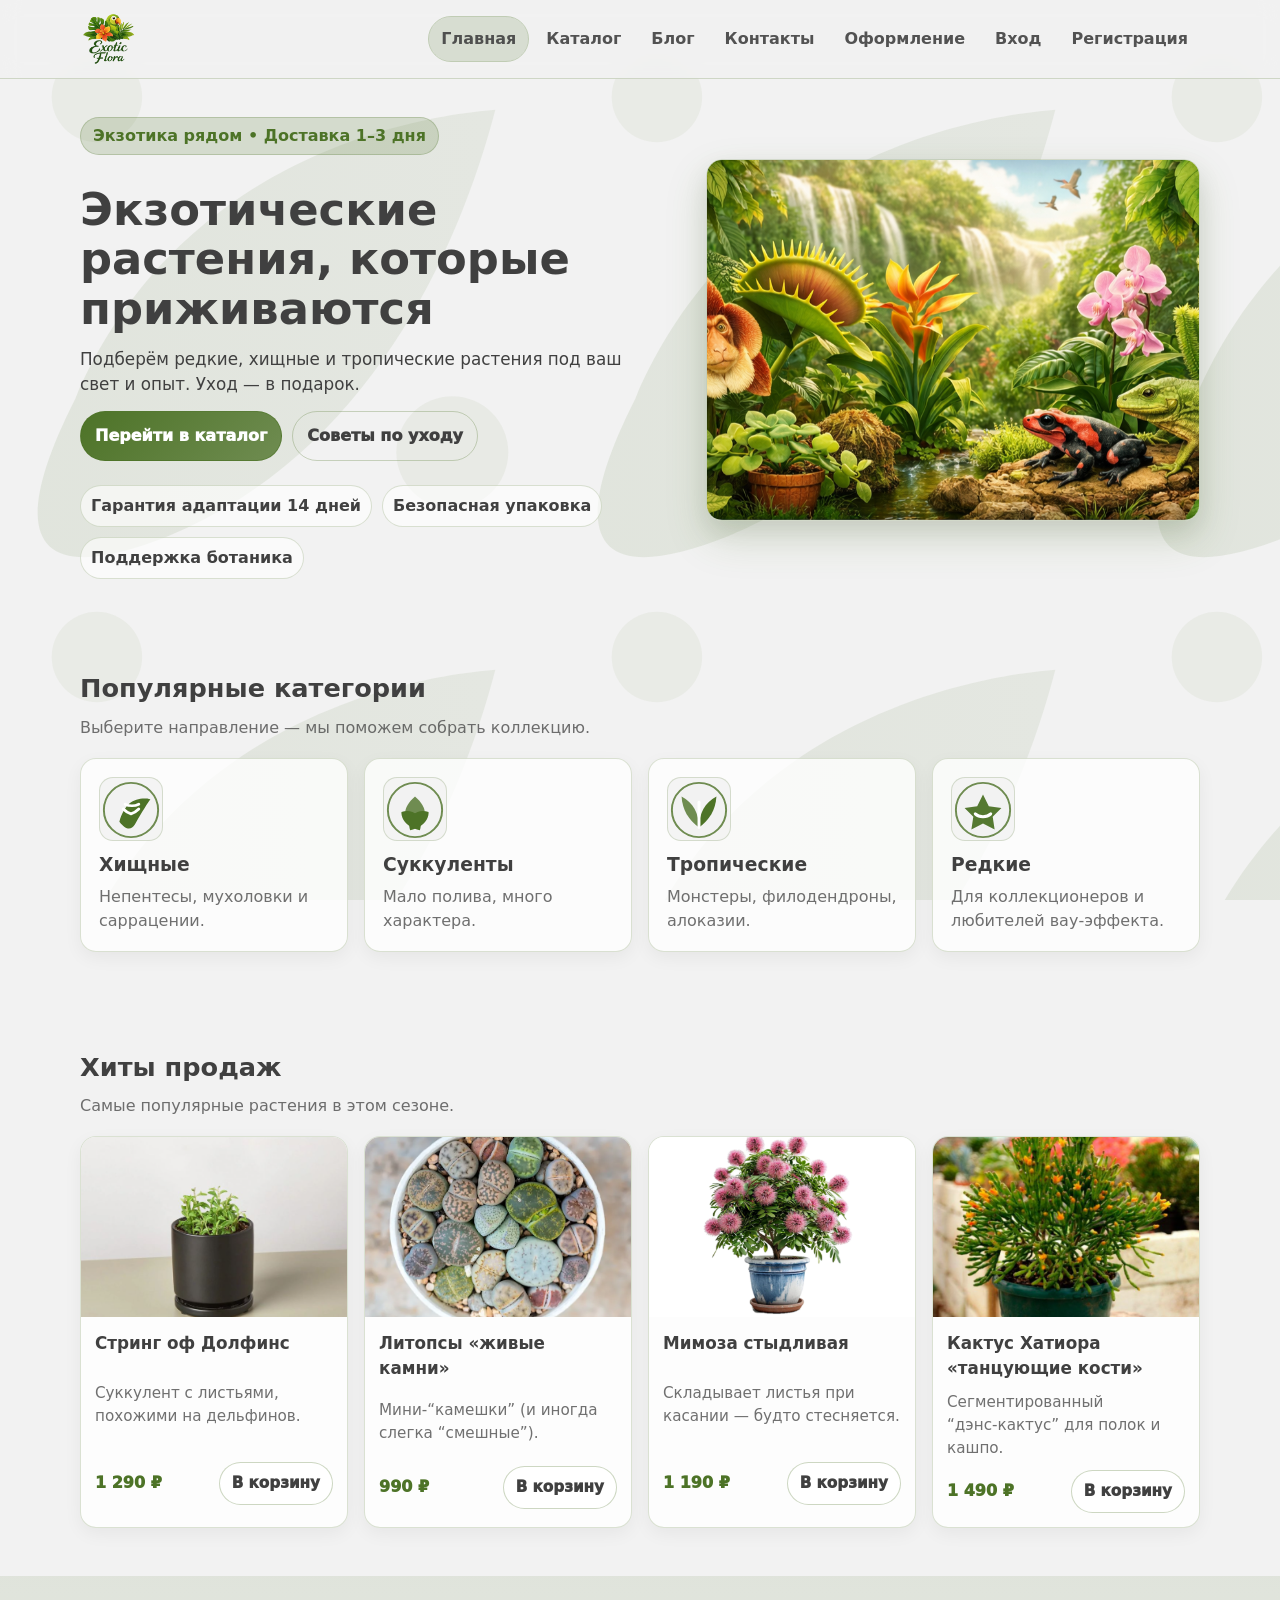
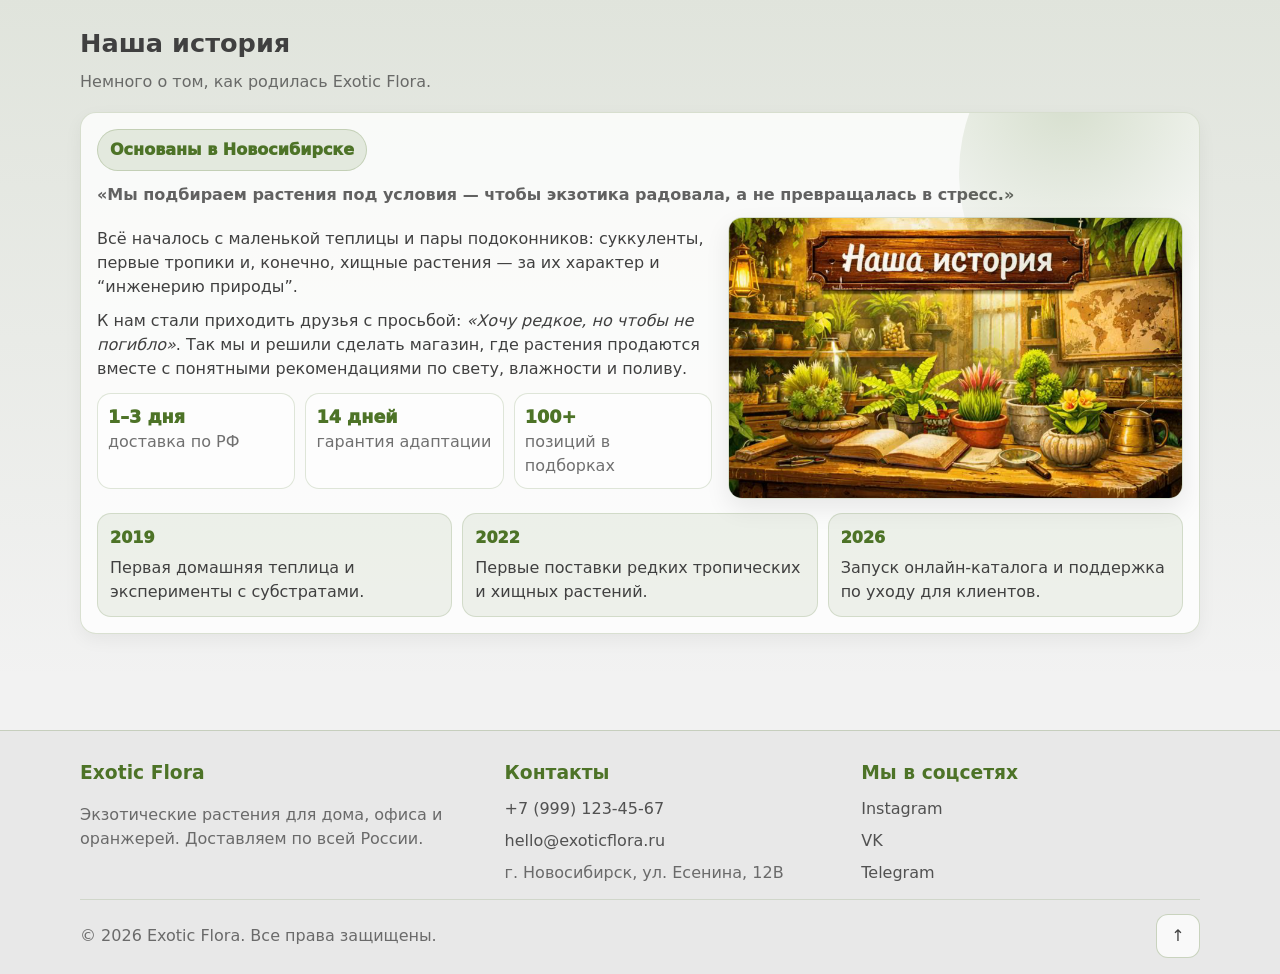
==== frontend/index.html @ 955e728b "Build PHP MySQL shop backend" ====
<!doctype html>
<html lang="ru">
<head>

<meta charset="UTF-8">
<meta name="viewport" content="width=device-width, initial-scale=1.0">
<meta name="theme-color" content="#4D7327">
<link rel="stylesheet" href="style.css">

<title>Exotic Flora — Экзотические растения</title>
<meta name="description" content="Магазин экзотических растений: редкие, хищные, суккуленты и тропические. Доставка и советы по уходу.">
</head>
<body id="top">

<header class="site-header">
  <div class="container header-inner">
    <a class="brand" href="index.html" aria-label="На главную Exotic Flora">
      <img src="images/logo.png" alt="Логотип Exotic Flora" class="brand-logo" width="220" height="60">
    </a>

    <button class="nav-toggle" type="button" aria-label="Открыть меню" aria-expanded="false" data-nav-toggle>
      <span class="nav-toggle-line"></span>
      <span class="nav-toggle-line"></span>
      <span class="nav-toggle-line"></span>
    </button>
      
    <nav class="nav" data-nav>
      <a class="nav-link" href="index.html">Главная</a>
      <a class="nav-link" href="catalog.html">Каталог</a>
      <a class="nav-link" href="blog.html">Блог</a>
      <a class="nav-link" href="contact.html">Контакты</a>
      <a class="nav-link" href="checkout.html">Оформление</a>
      <span class="auth-links" data-auth-area></span>
    </nav>
  </div>
</header>

<main class="site-main">

<section class="hero" aria-label="Экзотические растения">
  <div class="container hero-inner">
    <div class="hero-copy">
      <p class="pill">Экзотика рядом • Доставка 1–3 дня</p>
      <h1 class="hero-title">Экзотические растения, которые приживаются</h1>
      <p class="hero-subtitle">Подберём редкие, хищные и тропические растения под ваш свет и опыт. Уход — в подарок.</p>
      <div class="hero-actions">
        <a class="btn btn-primary" href="catalog.html">Перейти в каталог</a>
        <a class="btn btn-ghost" href="blog.html">Советы по уходу</a>
      </div>
      <ul class="hero-badges" aria-label="Преимущества">
        <li>Гарантия адаптации 14 дней</li>
        <li>Безопасная упаковка</li>
        <li>Поддержка ботаника</li>
      </ul>
    </div>

    <div class="hero-media" aria-hidden="true">
      <img class="hero-img" src="images/bacgraund.PNG" alt="Композиция из комнатных растений на светлом фоне" loading="lazy">
    </div>
  </div>
</section>

<section class="section">
  <div class="container">
    <div class="section-head">
      <h2 class="section-title">Популярные категории</h2>
      <p class="section-subtitle muted">Выберите направление — мы поможем собрать коллекцию.</p>
    </div>

    <div class="grid categories">
      <a class="card card-hover" href="catalog.html#carnivorous">
        <div class="card-icon"><img src="images/icon-carnivorous.svg" alt="Иконка: хищные растения" width="64" height="64" loading="lazy"></div>
        <h3>Хищные</h3><p class="muted">Непентесы, мухоловки и саррацении.</p>
      </a>

      <a class="card card-hover" href="catalog.html#succulents">
        <div class="card-icon"><img src="images/icon-succulents.svg" alt="Иконка: суккуленты" width="64" height="64" loading="lazy"></div>
        <h3>Суккуленты</h3><p class="muted">Мало полива, много характера.</p>
      </a>

      <a class="card card-hover" href="catalog.html#tropical">
        <div class="card-icon"><img src="images/icon-tropical.svg" alt="Иконка: тропические растения" width="64" height="64" loading="lazy"></div>
        <h3>Тропические</h3><p class="muted">Монстеры, филодендроны, алоказии.</p>
      </a>

      <a class="card card-hover" href="catalog.html#rare">
        <div class="card-icon"><img src="images/icon-rare.svg" alt="Иконка: редкие растения" width="64" height="64" loading="lazy"></div>
        <h3>Редкие</h3><p class="muted">Для коллекционеров и любителей вау‑эффекта.</p>
      </a>
    </div>
  </div>
</section>

<section class="section">
  <div class="container">
    <div class="section-head">
      <h2 class="section-title">Хиты продаж</h2>
      <p class="section-subtitle muted">Самые популярные растения в этом сезоне.</p>
    </div>

    <div class="grid products">

      <article class="product-card">
        <img src="images/string_of.png" alt="Суккулент string of dolphins" loading="lazy">
        <div class="product-body">
          <h3 class="product-title">Стринг оф Долфинс</h3>
          <p class="product-desc">Суккулент с листьями, похожими на дельфинов.</p>
          <div class="product-meta">
            <span class="price">1 290 ₽</span>
            <button class="btn btn-small" data-add-to-cart="9">В корзину</button>
          </div>
        </div>
      </article>

      <article class="product-card">
        <img src="images/Lithops.png" alt="Литопсы в горшке" loading="lazy">
        <div class="product-body">
          <h3 class="product-title">Литопсы «живые камни»</h3>
          <p class="product-desc">Мини‑“камешки” (и иногда слегка “смешные”).</p>
          <div class="product-meta">
            <span class="price">990 ₽</span>
            <button class="btn btn-small" data-add-to-cart="7">В корзину</button>
          </div>
        </div>
      </article>

      <article class="product-card">
        <img src="images/mimoza.png" alt="Мимоза стыдливая" loading="lazy">
        <div class="product-body">
          <h3 class="product-title">Мимоза стыдливая</h3>
          <p class="product-desc">Складывает листья при касании — будто стесняется.</p>
          <div class="product-meta">
            <span class="price">1 190 ₽</span>
            <button class="btn btn-small" data-add-to-cart="18">В корзину</button>
          </div>
        </div>
      </article>

      <article class="product-card">
        <img src="images/hatiora.png" alt="Кактус с сегментами" loading="lazy">
        <div class="product-body">
          <h3 class="product-title">Кактус Хатиора «танцующие кости»</h3>
          <p class="product-desc">Сегментированный “дэнс‑кактус” для полок и кашпо.</p>
          <div class="product-meta">
            <span class="price">1 490 ₽</span>
            <button class="btn btn-small" data-add-to-cart="10">В корзину</button>
          </div>
        </div>
      </article>
    </div>
  </div>
</section>

<section class="section story-section">
  <div class="container">
    <div class="section-head">
      <h2 class="section-title">Наша история</h2>
      <p class="section-subtitle muted">Немного о том, как родилась Exotic Flora.</p>
    </div>

    <div class="story-panel card">
      <div class="story-top">
        <div class="story-badge">Основаны в Новосибирске</div>
        <div class="story-quote">«Мы подбираем растения под условия — чтобы экзотика радовала, а не превращалась в стресс.»</div>
      </div>

      <div class="story-grid">
        <div class="story-text">
          <p>Всё началось с маленькой теплицы и пары подоконников: суккуленты, первые тропики и, конечно, хищные растения — за их характер и “инженерию природы”.</p>
          <p>К нам стали приходить друзья с просьбой: <em>«Хочу редкое, но чтобы не погибло»</em>. Так мы и решили сделать магазин, где растения продаются вместе с понятными рекомендациями по свету, влажности и поливу.</p>

          <div class="story-stats">
            <div class="stat"><div class="stat-num">1–3 дня</div><div class="stat-label muted">доставка по РФ</div></div>
            <div class="stat"><div class="stat-num">14 дней</div><div class="stat-label muted">гарантия адаптации</div></div>
            <div class="stat"><div class="stat-num">100+</div><div class="stat-label muted">позиций в подборках</div></div>
          </div>
        </div>

        <div class="story-media" aria-hidden="true">
          <img src="images/history.png" alt="Зелёные листья крупным планом" loading="lazy">
        </div>
      </div>

      <div class="timeline" aria-label="Короткая шкала времени">
        <div class="timeline-item"><div class="timeline-year">2019</div><div class="timeline-text">Первая домашняя теплица и эксперименты с субстратами.</div></div>
        <div class="timeline-item"><div class="timeline-year">2022</div><div class="timeline-text">Первые поставки редких тропических и хищных растений.</div></div>
        <div class="timeline-item"><div class="timeline-year">2026</div><div class="timeline-text">Запуск онлайн‑каталога и поддержка по уходу для клиентов.</div></div>
      </div>
    </div>
  </div>
</section>

</main>

<footer class="site-footer">
  <div class="container footer-grid">
    <div>
      <h3 class="footer-title">Exotic Flora</h3>
      <p class="muted">Экзотические растения для дома, офиса и оранжерей. Доставляем по всей России.</p>
    </div>

    <div>
      <h3 class="footer-title">Контакты</h3>
      <ul class="footer-list">
        <li><a href="tel:+79991234567">+7 (999) 123‑45‑67</a></li>
        <li><a href="mailto:hello@exoticflora.ru">hello@exoticflora.ru</a></li>
        <li><span class="muted">г. Новосибирск, ул. Есенина, 12В</span></li>
      </ul>
    </div>

    <div>
      <h3 class="footer-title">Мы в соцсетях</h3>
      <ul class="footer-list">
        <li><a href="#" aria-label="Exotic Flora в Instagram">Instagram</a></li>
        <li><a href="#" aria-label="Exotic Flora в VK">VK</a></li>
        <li><a href="#" aria-label="Exotic Flora в Telegram">Telegram</a></li>
      </ul>
    </div>
  </div>

  <div class="container footer-bottom">
    <span class="muted">© <span id="year"></span> Exotic Flora. Все права защищены.</span>
    <a class="to-top" href="#top" aria-label="Наверх">↑</a>
  </div>
</footer>

<script src="script.js" defer></script>
</body>
</html>
---- frontend/style.css ----
*,
*::before,
*::after {
  box-sizing: border-box;
}

html {
  scroll-behavior: smooth;
}

:root {
  --primary: #4D7327;
  --light: #6F8C51;
  --bg: #F2F2F2;
  --text: #404040;
  --shadow: 0 10px 25px rgba(0, 0, 0, 0.08);
  --green-glow: 0 18px 42px rgba(77, 115, 39, 0.18);
  --radius: 16px;
  --mobile-nav-top: 82px;
  --leaf-pattern: url("data:image/svg+xml,%3Csvg%20xmlns%3D%27http%3A//www.w3.org/2000/svg%27%20width%3D%27520%27%20height%3D%27520%27%20viewBox%3D%270%200%20520%20520%27%3E%0A%20%20%3Cdefs%3E%0A%20%20%20%20%3ClinearGradient%20id%3D%27g%27%20x1%3D%270%27%20x2%3D%271%27%3E%0A%20%20%20%20%20%20%3Cstop%20offset%3D%270%27%20stop-color%3D%27%234D7327%27%20stop-opacity%3D%270.10%27/%3E%0A%20%20%20%20%20%20%3Cstop%20offset%3D%271%27%20stop-color%3D%27%236F8C51%27%20stop-opacity%3D%270.10%27/%3E%0A%20%20%20%20%3C/linearGradient%3E%0A%20%20%3C/defs%3E%0A%20%20%3Cpath%20d%3D%27M70%20370c90-210%20290-260%20390-268-34%20130-118%20320-304%20396-110%2044-160%2018-86-128z%27%20fill%3D%27url%28%23g%29%27/%3E%0A%20%20%3Ccircle%20cx%3D%27420%27%20cy%3D%27420%27%20r%3D%2752%27%20fill%3D%27%236F8C51%27%20fill-opacity%3D%270.08%27/%3E%0A%20%20%3Ccircle%20cx%3D%2790%27%20cy%3D%2790%27%20r%3D%2742%27%20fill%3D%27%234D7327%27%20fill-opacity%3D%270.06%27/%3E%0A%3C/svg%3E");
}

body {
  margin: 0;
  font-family: system-ui, -apple-system, Segoe UI, Roboto, Arial, sans-serif;
  color: var(--text);
  background: var(--bg);
  line-height: 1.5;
  background-image: var(--leaf-pattern);
  background-attachment: fixed;
  background-size: 560px 560px;
  background-repeat: repeat;
  overflow-x: hidden;
}

body.mobile-menu-open {
  overflow: hidden;
}

img {
  max-width: 100%;
  display: block;
}

a {
  color: inherit;
  text-decoration: none;
}

a:hover {
  text-decoration: underline;
}

button,
input,
textarea,
select {
  font: inherit;
}

.container {
  width: min(1120px, calc(100% - 32px));
  margin: 0 auto;
}

.site-main {
  padding-bottom: 48px;
}

.section {
  padding: 48px 0;
}

.section-head {
  display: grid;
  gap: 8px;
  margin-bottom: 18px;
}

.section-title {
  margin: 0;
  font-size: clamp(22px, 2vw, 30px);
}

.section-subtitle {
  margin: 0;
}

.muted {
  color: rgba(64, 64, 64, 0.75);
}

.small {
  font-size: 0.92rem;
}

.note {
  margin: 10px 0 0;
  padding: 10px 12px;
  border-radius: 14px;
  background: rgba(255, 255, 255, 0.62);
  border: 1px solid rgba(111, 140, 81, 0.25);
}

.sr-only {
  position: absolute !important;
  width: 1px !important;
  height: 1px !important;
  padding: 0 !important;
  margin: -1px !important;
  overflow: hidden !important;
  clip: rect(0, 0, 0, 0) !important;
  white-space: nowrap !important;
  border: 0 !important;
}

.decor-leaf {
  position: absolute;
  width: 240px;
  height: 240px;
  object-fit: cover;
  border-radius: 999px;
  opacity: 0.22;
  pointer-events: none;
  filter: saturate(1.25) contrast(1.05);
  mix-blend-mode: multiply;
  box-shadow: 0 18px 40px rgba(77, 115, 39, 0.10);
}

.leaf-a {
  top: 92px;
  right: -40px;
  transform: rotate(8deg);
}

.leaf-b {
  top: 420px;
  left: -55px;
  transform: rotate(-14deg);
  opacity: 0.18;
}

.leaf-c {
  top: 150px;
  right: -45px;
  transform: rotate(14deg);
  opacity: 0.18;
}

.leaf-d {
  top: 150px;
  right: -45px;
  transform: rotate(12deg);
  opacity: 0.18;
}

.leaf-e {
  top: 150px;
  right: -45px;
  transform: rotate(14deg);
  opacity: 0.18;
}

.leaf-f {
  top: 150px;
  right: -45px;
  transform: rotate(10deg);
  opacity: 0.18;
}

.site-header {
  position: sticky;
  top: 0;
  z-index: 20;
  background: rgba(242, 242, 242, 0.86);
  backdrop-filter: blur(10px);
  border-bottom: 1px solid rgba(77, 115, 39, 0.22);
}

.header-inner {
  display: flex;
  align-items: center;
  gap: 16px;
  padding: 12px 0;
}

.brand {
  display: flex;
  align-items: center;
  gap: 12px;
  min-width: 0;
  flex-shrink: 0;
}

.brand-logo {
  height: 54px;
  width: auto;
}

.nav {
  margin-left: auto;
  display: flex;
  gap: 6px;
  align-items: center;
}

.nav-link {
  padding: 10px 12px;
  border-radius: 999px;
  font-weight: 800;
  color: rgba(64, 64, 64, 0.9);
}

.nav-link:hover {
  background: rgba(111, 140, 81, 0.18);
  text-decoration: none;
}

.nav-link.is-active {
  background: rgba(77, 115, 39, 0.16);
  outline: 1px solid rgba(77, 115, 39, 0.30);
}

.nav-toggle {
  display: none;
  margin-left: auto;
  width: 46px;
  height: 46px;
  align-items: center;
  justify-content: center;
  flex-direction: column;
  gap: 5px;
  border: 1px solid rgba(111, 140, 81, 0.35);
  background: rgba(255, 255, 255, 0.88);
  border-radius: 14px;
  padding: 0;
  cursor: pointer;
  box-shadow: 0 8px 20px rgba(0, 0, 0, 0.06);
  transition: background 160ms ease, transform 160ms ease, box-shadow 160ms ease;
}

.nav-toggle:hover {
  transform: translateY(-1px);
  box-shadow: 0 12px 24px rgba(77, 115, 39, 0.14);
}

.nav-toggle-line {
  display: block;
  width: 22px;
  height: 2px;
  background: var(--text);
  border-radius: 999px;
  opacity: 0.9;
  transition: transform 160ms ease, opacity 160ms ease;
}

.nav-toggle.is-active .nav-toggle-line:nth-child(1) {
  transform: translateY(7px) rotate(45deg);
}

.nav-toggle.is-active .nav-toggle-line:nth-child(2) {
  opacity: 0;
}

.nav-toggle.is-active .nav-toggle-line:nth-child(3) {
  transform: translateY(-7px) rotate(-45deg);
}

.nav-backdrop {
  position: fixed;
  inset: 0;
  background: rgba(18, 24, 12, 0.36);
  opacity: 0;
  visibility: hidden;
  pointer-events: none;
  transition: opacity 180ms ease, visibility 180ms ease;
  z-index: 19;
}

.nav-backdrop.is-visible {
  opacity: 1;
  visibility: visible;
  pointer-events: auto;
}

.hero {
  padding: 22px 0 42px;
  position: relative;
}

.hero-inner {
  display: grid;
  grid-template-columns: 1.1fr 0.9fr;
  gap: 22px;
  align-items: center;
}

.hero-copy {
  display: grid;
  gap: 14px;
}

.pill {
  display: inline-flex;
  width: fit-content;
  padding: 6px 12px;
  border-radius: 999px;
  background: rgba(77, 115, 39, 0.18);
  border: 1px solid rgba(77, 115, 39, 0.24);
  font-weight: 900;
  color: var(--primary);
}

.hero-title {
  margin: 0;
  font-size: clamp(30px, 3.5vw, 48px);
  line-height: 1.1;
}

.hero-subtitle {
  margin: 0;
  font-size: 1.05rem;
  max-width: 54ch;
}

.hero-actions {
  display: flex;
  gap: 10px;
  flex-wrap: wrap;
}

.hero-badges {
  display: flex;
  gap: 10px;
  flex-wrap: wrap;
  padding: 0;
  margin: 10px 0 0;
  list-style: none;
}

.hero-badges li {
  background: rgba(255, 255, 255, 0.62);
  border: 1px solid rgba(111, 140, 81, 0.25);
  padding: 8px 10px;
  border-radius: 999px;
  font-weight: 800;
}

.hero-media {
  border-radius: var(--radius);
  overflow: hidden;
  box-shadow: var(--shadow), var(--green-glow);
  border: 1px solid rgba(111, 140, 81, 0.25);
}

.hero-img {
  width: 100%;
  height: 360px;
  object-fit: cover;
}

.grid {
  display: grid;
  gap: 16px;
}

.categories {
  grid-template-columns: repeat(4, 1fr);
}

.products {
  grid-template-columns: repeat(4, 1fr);
}

.card {
  background: rgba(255, 255, 255, 0.78);
  border: 1px solid rgba(111, 140, 81, 0.25);
  border-radius: var(--radius);
  box-shadow: 0 6px 18px rgba(0, 0, 0, 0.05);
  overflow: hidden;
}

.card-hover {
  transition: transform 120ms ease, box-shadow 120ms ease;
}

.card-hover:hover {
  transform: translateY(-2px);
  box-shadow: var(--shadow), var(--green-glow);
  text-decoration: none;
}

.card-icon {
  width: 64px;
  height: 64px;
  display: grid;
  place-items: center;
  border-radius: 14px;
  border: 1px solid rgba(111, 140, 81, 0.25);
  background: rgba(242, 242, 242, 0.72);
  margin-bottom: 10px;
}

.categories .card {
  padding: 18px;
}

.categories h3 {
  margin: 0 0 6px;
}

.categories p {
  margin: 0;
}

.product-card {
  background: rgba(255, 255, 255, 0.84);
  border: 1px solid rgba(111, 140, 81, 0.25);
  border-radius: var(--radius);
  overflow: hidden;
  display: grid;
  grid-template-rows: 180px 1fr;
  box-shadow: 0 6px 18px rgba(0, 0, 0, 0.05);
  transition: transform 120ms ease, box-shadow 120ms ease;
}

.product-card:hover {
  transform: translateY(-2px);
  box-shadow: var(--shadow), var(--green-glow);
}

.product-card img {
  width: 100%;
  height: 180px;
  object-fit: cover;
}

.product-body {
  padding: 14px;
  display: grid;
  gap: 10px;
}

.product-title {
  margin: 0;
  font-size: 1.05rem;
}

.product-desc {
  margin: 0;
  color: rgba(64, 64, 64, 0.75);
  font-size: 0.95rem;
}

.product-meta {
  display: flex;
  justify-content: space-between;
  align-items: center;
  gap: 10px;
}

.price {
  font-weight: 950;
  color: var(--primary);
}

.btn {
  display: inline-flex;
  align-items: center;
  justify-content: center;
  gap: 8px;
  padding: 12px 14px;
  border-radius: 999px;
  border: 1px solid rgba(111, 140, 81, 0.35);
  background: rgba(255, 255, 255, 0.72);
  color: var(--text);
  font-weight: 950;
  cursor: pointer;
  transition: transform 120ms ease, background 120ms ease, box-shadow 120ms ease;
}

.btn:hover {
  transform: translateY(-1px);
  text-decoration: none;
  box-shadow: 0 10px 22px rgba(77, 115, 39, 0.12);
}

.btn:active {
  transform: translateY(0px);
}

.btn-primary {
  background: linear-gradient(135deg, var(--primary), var(--light));
  border-color: rgba(77, 115, 39, 0.55);
  color: #fff;
}

.btn-primary:hover {
  background: linear-gradient(135deg, var(--primary), #7aa05a);
}

.btn-ghost {
  background: transparent;
}

.btn-small {
  padding: 9px 12px;
  font-size: 0.95rem;
}

.icon-btn {
  border: 1px solid rgba(111, 140, 81, 0.35);
  background: rgba(255, 255, 255, 0.74);
  border-radius: 12px;
  padding: 8px 10px;
  cursor: pointer;
}

.cta {
  margin-top: 18px;
}

.cta-inner {
  display: flex;
  align-items: center;
  justify-content: space-between;
  gap: 16px;
  padding: 18px;
  border-radius: var(--radius);
  background: rgba(255, 255, 255, 0.76);
  border: 1px solid rgba(111, 140, 81, 0.25);
  box-shadow: 0 6px 18px rgba(0, 0, 0, 0.05);
}

.page-head {
  padding: 24px 0 8px;
  position: relative;
}

.page-title {
  margin: 0 0 6px;
  font-size: clamp(26px, 2.5vw, 36px);
}

.catalog-toolbar {
  display: grid;
  grid-template-columns: 1fr auto auto;
  gap: 12px;
  align-items: center;
  margin-bottom: 16px;
}

.filters {
  display: flex;
  flex-wrap: wrap;
  gap: 8px;
}

.chip {
  padding: 10px 12px;
  border-radius: 999px;
  border: 1px solid rgba(111, 140, 81, 0.35);
  background: rgba(255, 255, 255, 0.72);
  cursor: pointer;
  font-weight: 950;
}

.chip.is-active {
  background: rgba(77, 115, 39, 0.16);
  outline: 1px solid rgba(77, 115, 39, 0.30);
}

.search input {
  width: min(320px, 100%);
  padding: 11px 12px;
  border-radius: 12px;
  border: 1px solid rgba(111, 140, 81, 0.35);
  background: rgba(255, 255, 255, 0.78);
  outline: none;
}

.search input:focus {
  outline: 2px solid rgba(77, 115, 39, 0.35);
}

.cart-mini {
  display: flex;
  align-items: center;
  gap: 10px;
  justify-content: flex-end;
}

.cart-badge {
  padding: 8px 10px;
  border-radius: 999px;
  border: 1px solid rgba(111, 140, 81, 0.25);
  background: rgba(255, 255, 255, 0.68);
}

.pagination {
  display: flex;
  gap: 8px;
  justify-content: center;
  margin-top: 18px;
}

.page-btn {
  width: 44px;
  height: 44px;
  border-radius: 12px;
  border: 1px solid rgba(111, 140, 81, 0.35);
  background: rgba(255, 255, 255, 0.72);
  cursor: pointer;
  font-weight: 950;
}

.page-btn.is-active {
  background: rgba(77, 115, 39, 0.16);
  outline: 1px solid rgba(77, 115, 39, 0.30);
}

.page-btn:disabled {
  opacity: 0.45;
  cursor: not-allowed;
}

.story-section {
  background: linear-gradient(180deg, rgba(111, 140, 81, 0.14), rgba(242, 242, 242, 0));
}

.story-panel {
  padding: 16px;
  position: relative;
  overflow: hidden;
}

.story-panel::before {
  content: "";
  position: absolute;
  inset: -120px -120px auto auto;
  width: 360px;
  height: 360px;
  border-radius: 999px;
  background: radial-gradient(circle at 30% 30%, rgba(77, 115, 39, 0.20), transparent 60%);
  pointer-events: none;
}

.story-top {
  display: flex;
  align-items: center;
  justify-content: space-between;
  gap: 12px;
  flex-wrap: wrap;
  margin-bottom: 10px;
}

.story-badge {
  display: inline-flex;
  padding: 8px 12px;
  border-radius: 999px;
  font-weight: 950;
  color: var(--primary);
  background: rgba(77, 115, 39, 0.12);
  border: 1px solid rgba(77, 115, 39, 0.22);
}

.story-quote {
  font-weight: 800;
  color: rgba(64, 64, 64, 0.82);
}

.story-grid {
  display: grid;
  grid-template-columns: 1.15fr 0.85fr;
  gap: 16px;
  align-items: center;
}

.story-text p {
  margin: 0 0 10px;
}

.story-media {
  border-radius: 14px;
  overflow: hidden;
  border: 1px solid rgba(111, 140, 81, 0.25);
  box-shadow: var(--shadow);
}

.story-media img {
  width: 100%;
  height: 280px;
  object-fit: cover;
}

.story-stats {
  display: grid;
  grid-template-columns: repeat(3, 1fr);
  gap: 10px;
  margin-top: 12px;
}

.stat {
  padding: 10px;
  border-radius: 14px;
  border: 1px solid rgba(111, 140, 81, 0.22);
  background: rgba(255, 255, 255, 0.60);
}

.stat-num {
  font-weight: 980;
  color: var(--primary);
  font-size: 1.1rem;
}

.timeline {
  display: grid;
  grid-template-columns: repeat(3, 1fr);
  gap: 10px;
  margin-top: 14px;
}

.timeline-item {
  padding: 12px;
  border-radius: 14px;
  background: rgba(111, 140, 81, 0.10);
  border: 1px solid rgba(111, 140, 81, 0.22);
}

.timeline-year {
  font-weight: 980;
  color: var(--primary);
  margin-bottom: 6px;
}

.blog-layout {
  display: grid;
  grid-template-columns: 1.5fr 0.6fr;
  gap: 18px;
  align-items: start;
}

.post-img {
  width: 100%;
  height: 220px;
  object-fit: cover;
}

.post-body {
  padding: 16px;
  display: grid;
  gap: 8px;
}

.post-title {
  margin: 0;
  font-size: 1.2rem;
}

.post-meta {
  margin: 0;
}

.post-excerpt {
  margin: 0;
}

.link {
  color: var(--primary);
  font-weight: 950;
  width: fit-content;
}

.post-toggle {
  border: none;
  background: transparent;
  padding: 0;
  text-align: left;
}

.post-more {
  margin-top: 10px;
  padding: 12px 12px;
  border-radius: 14px;
  border: 1px solid rgba(111, 140, 81, 0.22);
  background: rgba(111, 140, 81, 0.10);
}

.post-more p {
  margin: 0 0 10px;
}

.post-more p:last-child {
  margin-bottom: 0;
}

.aside-card {
  padding: 16px;
  display: grid;
  gap: 10px;
}

.aside-card h3 {
  margin: 0;
}

.aside-list {
  margin: 0;
  padding: 0;
  list-style: none;
  display: grid;
  gap: 8px;
}

.aside-link {
  display: inline-flex;
  padding: 8px 10px;
  border-radius: 12px;
  background: rgba(111, 140, 81, 0.12);
}

.aside-link:hover {
  text-decoration: none;
  background: rgba(77, 115, 39, 0.16);
}

.mini-form {
  display: grid;
  gap: 10px;
}

.mini-form input {
  padding: 11px 12px;
  border-radius: 12px;
  border: 1px solid rgba(111, 140, 81, 0.35);
  background: rgba(255, 255, 255, 0.78);
  outline: none;
}

.mini-form input:focus {
  outline: 2px solid rgba(77, 115, 39, 0.35);
}

.contact-layout {
  display: grid;
  grid-template-columns: 1.2fr 0.8fr;
  gap: 18px;
  align-items: start;
}

.contact-card {
  padding: 16px;
  display: grid;
  gap: 12px;
}

.contact-card h2 {
  margin: 0;
}

.contact-list {
  margin: 0;
  padding-left: 18px;
}

.contact-list li {
  margin: 6px 0;
}

.map {
  border-radius: 14px;
  overflow: hidden;
  border: 1px solid rgba(111, 140, 81, 0.25);
  background: rgba(255, 255, 255, 0.72);
}

.map iframe {
  width: 100%;
  height: 280px;
  border: 0;
}

.form {
  display: grid;
  gap: 12px;
}

.form-grid {
  display: grid;
  grid-template-columns: 1fr 1fr;
  gap: 12px;
}

.field {
  display: grid;
  gap: 6px;
}

.field-full {
  grid-column: 1 / -1;
}

.field-label {
  font-weight: 950;
}

.field input,
.field textarea,
.field select {
  padding: 12px 12px;
  border-radius: 12px;
  border: 1px solid rgba(111, 140, 81, 0.35);
  background: rgba(255, 255, 255, 0.78);
  outline: none;
}

.field input:focus,
.field textarea:focus,
.field select:focus {
  outline: 2px solid rgba(77, 115, 39, 0.35);
}

.field-hint {
  display: none;
  font-size: 0.9rem;
  color: #a23b3b;
}

.field.is-invalid .field-hint {
  display: block;
}

.field.is-invalid input,
.field.is-invalid textarea,
.field.is-invalid select {
  border-color: rgba(162, 59, 59, 0.55);
}

.field.is-disabled {
  opacity: 0.72;
}

.field.is-disabled input {
  background: rgba(230, 230, 230, 0.76);
  cursor: not-allowed;
}

.checkbox {
  grid-template-columns: auto 1fr;
  align-items: center;
}

.checkbox input {
  width: 18px;
  height: 18px;
  accent-color: var(--primary);
}

.form-actions {
  display: flex;
  align-items: center;
  gap: 12px;
  flex-wrap: wrap;
}

.checkout-layout {
  display: grid;
  grid-template-columns: 1.05fr 0.95fr;
  gap: 18px;
  align-items: start;
}

.checkout-card {
  padding: 16px;
  display: grid;
  gap: 12px;
}

.checkout-card h2 {
  margin: 0;
}

.checkout-head {
  display: flex;
  align-items: center;
  justify-content: space-between;
  gap: 10px;
  flex-wrap: wrap;
}

.checkout-list {
  list-style: none;
  padding: 0;
  margin: 0;
  display: grid;
  gap: 10px;
}

.checkout-item {
  display: grid;
  grid-template-columns: 1fr auto;
  gap: 10px;
  padding: 12px;
  border-radius: 14px;
  border: 1px solid rgba(111, 140, 81, 0.22);
  background: rgba(255, 255, 255, 0.66);
}

.checkout-item-title {
  font-weight: 950;
}

.checkout-controls {
  display: inline-flex;
  align-items: center;
  gap: 8px;
  justify-content: flex-end;
}

.qty {
  min-width: 36px;
  text-align: center;
  font-weight: 950;
}

.qty-btn {
  width: 38px;
  height: 38px;
  border-radius: 12px;
  border: 1px solid rgba(111, 140, 81, 0.35);
  background: rgba(255, 255, 255, 0.72);
  cursor: pointer;
  font-weight: 950;
}

.remove-btn {
  border: none;
  background: transparent;
  cursor: pointer;
  color: rgba(64, 64, 64, 0.75);
  font-weight: 900;
}

.remove-btn:hover {
  color: var(--primary);
  text-decoration: underline;
}

.checkout-summary {
  display: flex;
  align-items: center;
  justify-content: space-between;
  gap: 10px;
  padding-top: 10px;
  border-top: 1px solid rgba(111, 140, 81, 0.22);
}

.site-footer {
  background: rgba(64, 64, 64, 0.06);
  border-top: 1px solid rgba(77, 115, 39, 0.22);
  padding: 28px 0 16px;
}

.footer-grid {
  display: grid;
  grid-template-columns: 1.2fr 1fr 1fr;
  gap: 18px;
  align-items: start;
}

.footer-title {
  margin: 0 0 10px;
  color: var(--primary);
}

.footer-list {
  list-style: none;
  padding: 0;
  margin: 0;
  display: grid;
  gap: 8px;
}

.footer-list a {
  color: rgba(64, 64, 64, 0.9);
}

.footer-list a:hover {
  color: var(--primary);
  text-decoration: underline;
}

.footer-bottom {
  margin-top: 14px;
  padding-top: 14px;
  border-top: 1px solid rgba(111, 140, 81, 0.20);
  display: flex;
  justify-content: space-between;
  align-items: center;
  gap: 12px;
}

.to-top {
  display: inline-flex;
  width: 44px;
  height: 44px;
  align-items: center;
  justify-content: center;
  border-radius: 12px;
  border: 1px solid rgba(111, 140, 81, 0.35);
  background: rgba(255, 255, 255, 0.72);
}

.to-top:hover {
  text-decoration: none;
  background: rgba(77, 115, 39, 0.16);
}

.modal {
  position: fixed;
  inset: 0;
  display: grid;
  place-items: center;
  z-index: 40;
}

.modal[hidden] {
  display: none;
}

.modal-overlay {
  position: absolute;
  inset: 0;
  background: rgba(0, 0, 0, 0.35);
}

.modal-panel {
  position: relative;
  width: min(520px, calc(100% - 24px));
  background: rgba(242, 242, 242, 0.98);
  border: 1px solid rgba(111, 140, 81, 0.25);
  border-radius: var(--radius);
  box-shadow: var(--shadow), var(--green-glow);
  overflow: hidden;
}

.modal-head {
  display: flex;
  align-items: center;
  justify-content: space-between;
  gap: 10px;
  padding: 14px 16px;
  border-bottom: 1px solid rgba(111, 140, 81, 0.20);
}

.modal-head h2 {
  margin: 0;
}

.modal-body {
  padding: 14px 16px;
}

.cart-list {
  list-style: none;
  padding: 0;
  margin: 0 0 10px;
  display: grid;
  gap: 10px;
}

.cart-item {
  display: flex;
  justify-content: space-between;
  gap: 10px;
  padding: 10px;
  border-radius: 12px;
  border: 1px solid rgba(111, 140, 81, 0.20);
  background: rgba(255, 255, 255, 0.66);
}

.cart-item button {
  border: none;
  background: transparent;
  cursor: pointer;
  color: rgba(64, 64, 64, 0.75);
  font-weight: 900;
}

.cart-item button:hover {
  color: var(--primary);
  text-decoration: underline;
}

.modal-foot {
  display: flex;
  justify-content: space-between;
  align-items: center;
  gap: 12px;
  padding: 14px 16px;
  border-top: 1px solid rgba(111, 140, 81, 0.20);
}

@media (max-width: 980px) {
  .categories {
    grid-template-columns: repeat(2, 1fr);
  }

  .products {
    grid-template-columns: repeat(2, 1fr);
  }

  .hero-inner {
    grid-template-columns: 1fr;
  }

  .hero-img {
    height: 320px;
  }

  .catalog-toolbar {
    grid-template-columns: 1fr;
  }

  .cart-mini {
    justify-content: flex-start;
  }

  .blog-layout {
    grid-template-columns: 1fr;
  }

  .contact-layout {
    grid-template-columns: 1fr;
  }

  .checkout-layout {
    grid-template-columns: 1fr;
  }

  .footer-grid {
    grid-template-columns: 1fr;
  }

  .story-grid {
    grid-template-columns: 1fr;
  }

  .story-media img {
    height: 240px;
  }

  .story-stats {
    grid-template-columns: 1fr;
  }

  .timeline {
    grid-template-columns: 1fr;
  }
}

@media (max-width: 860px) {
  .nav-toggle {
    display: inline-flex;
  }

  .header-inner {
    position: relative;
  }

  .nav {
    position: fixed;
    top: var(--mobile-nav-top, 82px);
    left: 12px;
    right: 12px;
    margin-left: 0;
    padding: 12px;
    background: rgba(242, 242, 242, 0.98);
    border: 1px solid rgba(111, 140, 81, 0.25);
    border-radius: 18px;
    box-shadow: 0 18px 42px rgba(0, 0, 0, 0.14);
    flex-direction: column;
    align-items: stretch;
    gap: 6px;
    max-height: calc(100vh - var(--mobile-nav-top, 82px) - 16px);
    overflow-y: auto;
    opacity: 0;
    visibility: hidden;
    pointer-events: none;
    transform: translateY(-10px);
    transition: opacity 180ms ease, transform 180ms ease, visibility 180ms ease;
    z-index: 30;
  }

  .nav.is-open {
    opacity: 1;
    visibility: visible;
    pointer-events: auto;
    transform: translateY(0);
  }

  .nav-link {
    width: 100%;
    padding: 12px 14px;
    border-radius: 14px;
  }

  .catalog-toolbar {
    grid-template-columns: 1fr;
    align-items: stretch;
  }

  .search input {
    width: 100%;
  }

  .cart-mini {
    justify-content: flex-start;
    flex-wrap: wrap;
  }

  .products {
    grid-template-columns: 1fr;
  }

  .categories {
    grid-template-columns: 1fr;
  }

  .form-grid {
    grid-template-columns: 1fr;
  }

  .footer-bottom {
    flex-direction: column;
    align-items: flex-start;
  }

  .decor-leaf {
    width: 180px;
    height: 180px;
    opacity: 0.16;
  }

  .leaf-b {
    top: 500px;
  }
}

@media (max-width: 540px) {
  .container {
    width: min(1120px, calc(100% - 24px));
  }

  .section {
    padding: 36px 0;
  }

  .page-head {
    padding: 18px 0 6px;
  }

  .brand-logo {
    height: 44px;
  }

  .hero {
    padding: 18px 0 32px;
  }

  .hero-img {
    height: 240px;
  }

  .hero-title {
    font-size: clamp(28px, 9vw, 40px);
  }

  .hero-badges li,
  .btn,
  .btn-small,
  .chip {
    width: 100%;
  }

  .product-meta {
    flex-direction: column;
    align-items: stretch;
  }

  .cta-inner,
  .checkout-summary,
  .modal-foot,
  .cart-item,
  .story-top {
    flex-direction: column;
    align-items: flex-start;
  }

  .checkout-item {
    grid-template-columns: 1fr;
  }

  .checkout-controls {
    justify-content: flex-start;
    flex-wrap: wrap;
  }

  .pagination {
    flex-wrap: wrap;
  }

  .page-btn {
    width: 40px;
    height: 40px;
  }

  .decor-leaf {
    display: none;
  }

  .map iframe {
    height: 240px;
  }
}


.auth-links {
  display: inline-flex;
  align-items: center;
  gap: 6px;
}

.nav-user {
  padding: 9px 10px;
  border-radius: 999px;
  background: rgba(255, 255, 255, 0.7);
  color: rgba(64, 64, 64, 0.78);
  font-weight: 800;
  font-size: 0.92rem;
}

.nav-button {
  border: none;
  background: transparent;
  cursor: pointer;
}

.auth-layout {
  display: grid;
  place-items: center;
}

.auth-card {
  width: min(520px, 100%);
  padding: 18px;
}

.status-success {
  color: var(--primary);
  font-weight: 850;
}

.status-error {
  color: #a23b3b;
  font-weight: 850;
}

.admin-layout {
  display: grid;
  grid-template-columns: minmax(320px, 0.85fr) minmax(420px, 1.15fr);
  gap: 18px;
  align-items: start;
}

.admin-card {
  padding: 16px;
  display: grid;
  gap: 12px;
}

.admin-card h2 {
  margin: 0;
}

.admin-table-wrap {
  overflow-x: auto;
}

.admin-table {
  width: 100%;
  border-collapse: collapse;
  min-width: 620px;
}

.admin-table th,
.admin-table td {
  padding: 10px;
  border-bottom: 1px solid rgba(111, 140, 81, 0.22);
  text-align: left;
  vertical-align: top;
}

.admin-table th {
  color: var(--primary);
  font-weight: 950;
}

.admin-table td:last-child {
  display: flex;
  gap: 8px;
  flex-wrap: wrap;
}
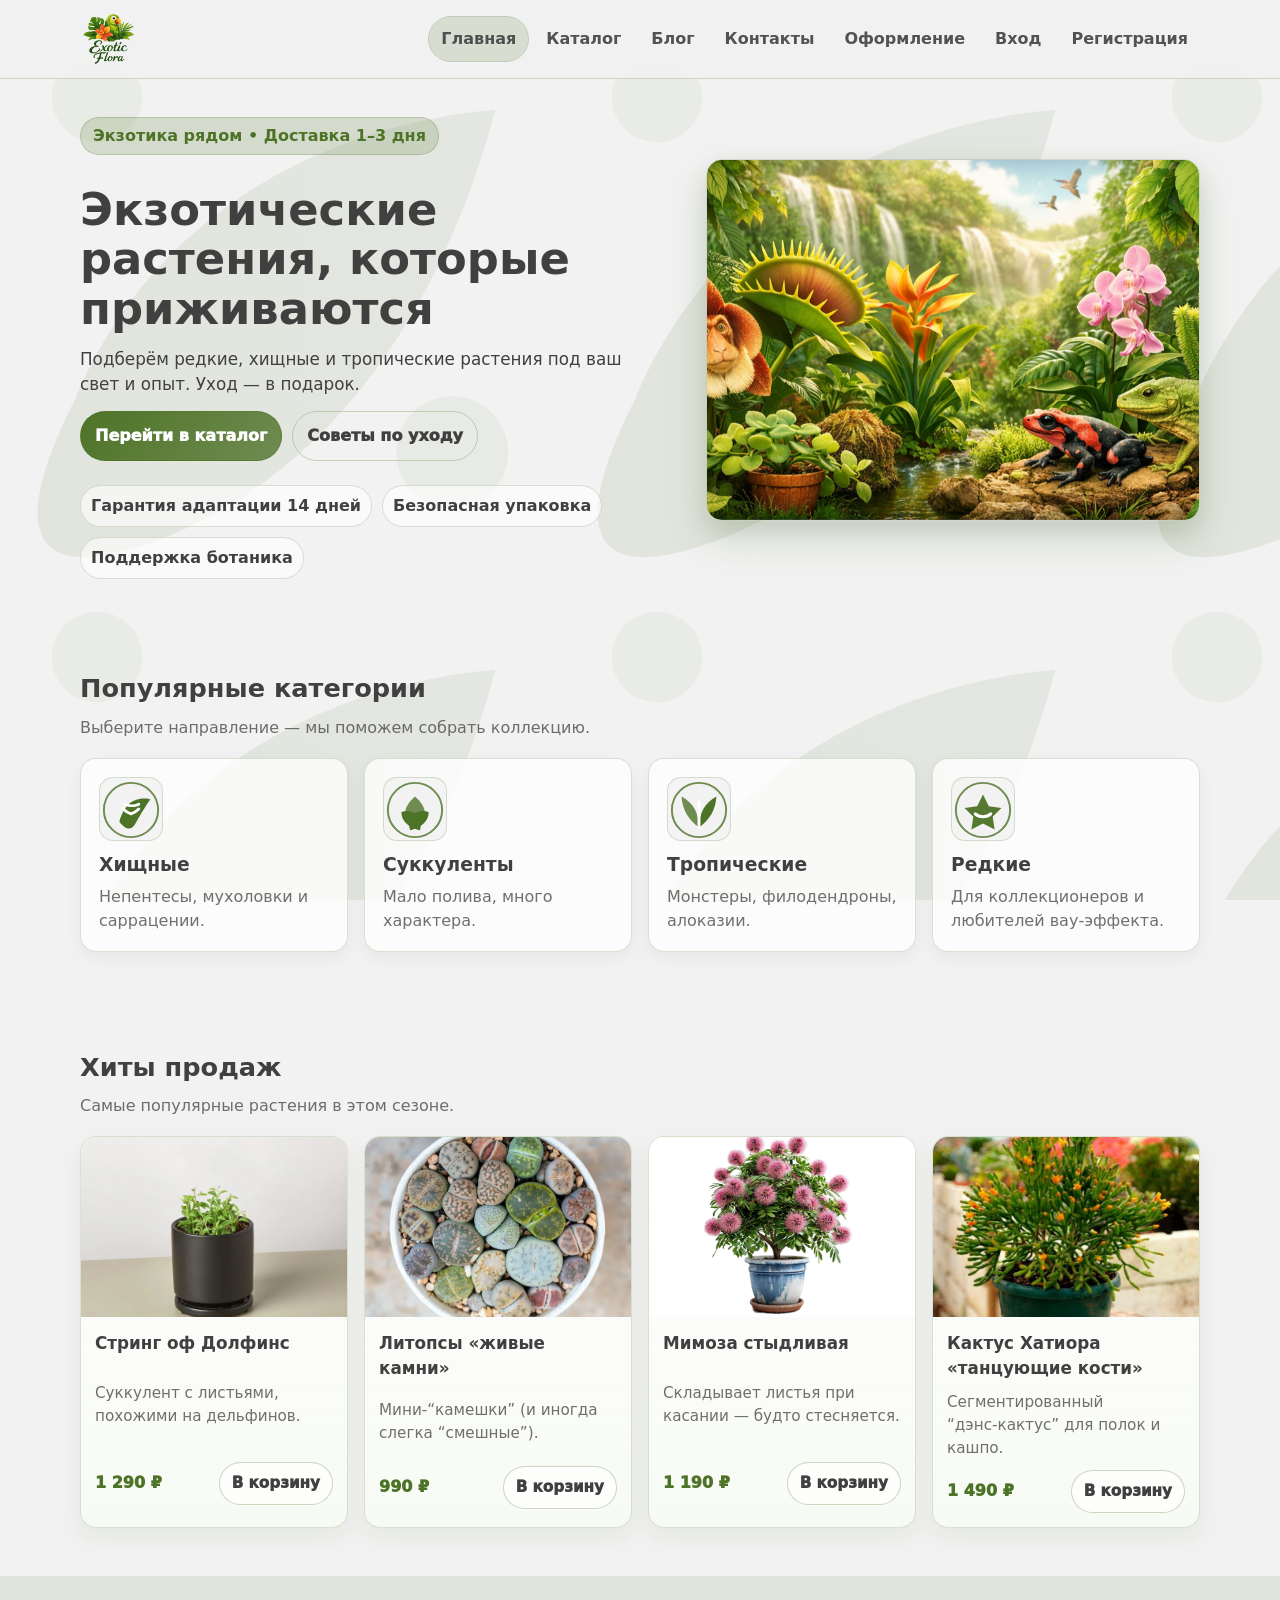
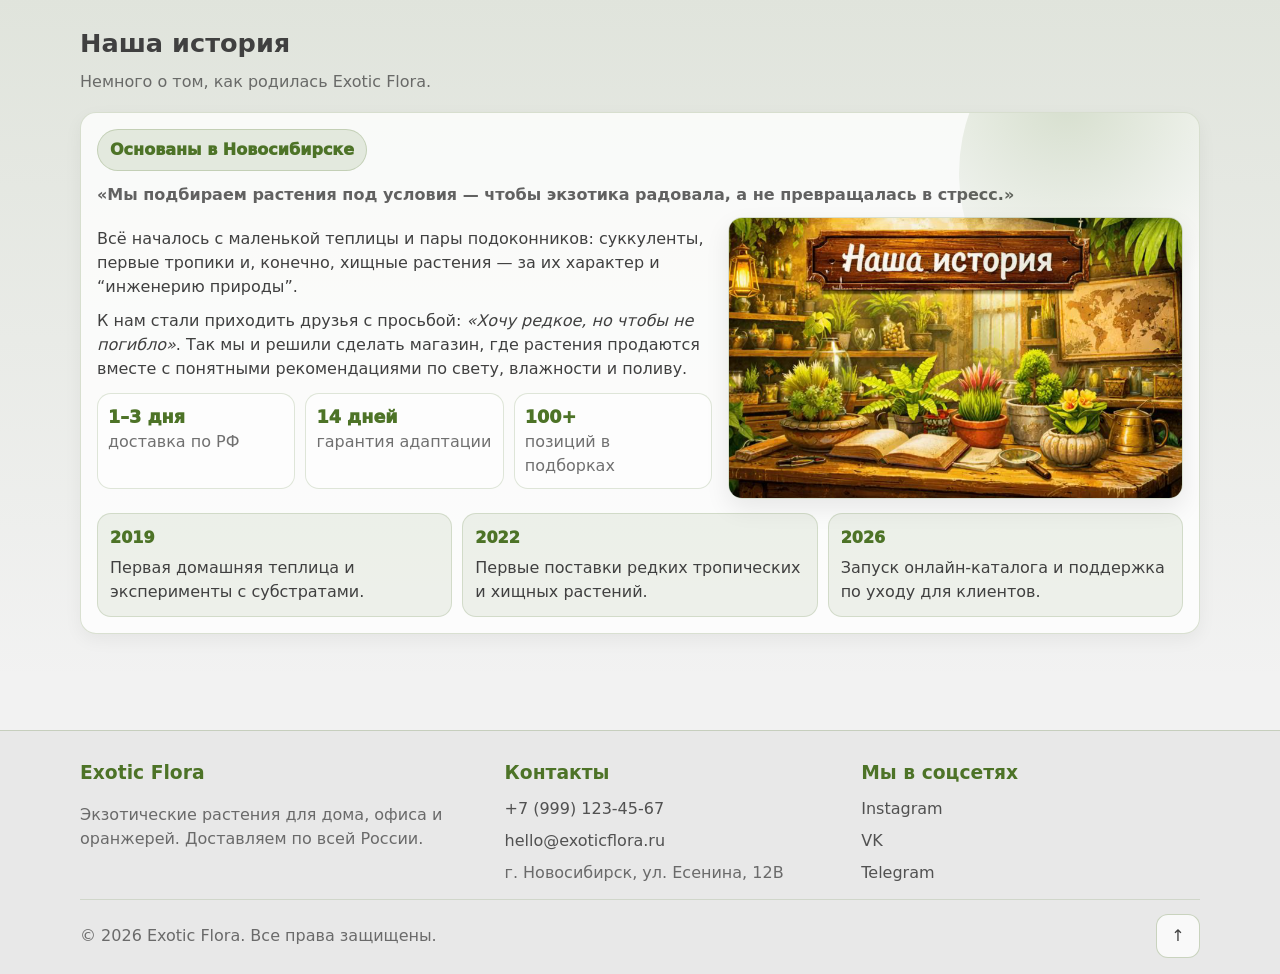
==== commit 8d190c62: "Update admin panel with new navigation, image upload, and button placement Refactor backend navigati" ====
--- a/frontend/index.html
+++ b/frontend/index.html
@@ -190,6 +190,11 @@
   </div>
 </section>
 
+<div data-admin-panel-link style="display:none" class="section">
+  <div class="container" style="text-align:center">
+    <a class="btn btn-primary" href="../backend/admin/index.php">Перейти в админ-панель</a>
+  </div>
+</div>
 </main>
 
 <footer class="site-footer">
--- a/frontend/style.css
+++ b/frontend/style.css
@@ -40,6 +40,10 @@
 img {
   max-width: 100%;
   display: block;
+}
+
+[hidden] {
+  display: none !important;
 }
 
 a {
@@ -414,19 +418,20 @@
 }
 
 .product-card {
-  background: rgba(255, 255, 255, 0.84);
+  background: linear-gradient(180deg, rgba(255, 255, 255, 0.92), rgba(248, 251, 244, 0.86));
   border: 1px solid rgba(111, 140, 81, 0.25);
   border-radius: var(--radius);
   overflow: hidden;
   display: grid;
   grid-template-rows: 180px 1fr;
-  box-shadow: 0 6px 18px rgba(0, 0, 0, 0.05);
-  transition: transform 120ms ease, box-shadow 120ms ease;
+  box-shadow: 0 10px 24px rgba(77, 115, 39, 0.08);
+  transition: transform 160ms ease, box-shadow 160ms ease, border-color 160ms ease;
 }
 
 .product-card:hover {
-  transform: translateY(-2px);
+  transform: translateY(-4px);
   box-shadow: var(--shadow), var(--green-glow);
+  border-color: rgba(77, 115, 39, 0.38);
 }
 
 .product-card img {
@@ -544,7 +549,7 @@
 
 .catalog-toolbar {
   display: grid;
-  grid-template-columns: 1fr auto auto;
+  grid-template-columns: 1fr minmax(220px, auto) minmax(230px, auto) auto;
   gap: 12px;
   align-items: center;
   margin-bottom: 16px;
@@ -570,7 +575,9 @@
   outline: 1px solid rgba(77, 115, 39, 0.30);
 }
 
-.search input {
+.search input,
+.sort select,
+.status-select {
   width: min(320px, 100%);
   padding: 11px 12px;
   border-radius: 12px;
@@ -579,7 +586,9 @@
   outline: none;
 }
 
-.search input:focus {
+.search input:focus,
+.sort select:focus,
+.status-select:focus {
   outline: 2px solid rgba(77, 115, 39, 0.35);
 }
 
@@ -740,6 +749,10 @@
   align-items: start;
 }
 
+.blog-layout-single {
+  grid-template-columns: minmax(0, 1fr);
+}
+
 .post-img {
   width: 100%;
   height: 220px;
@@ -1199,6 +1212,98 @@
   gap: 12px;
   padding: 14px 16px;
   border-top: 1px solid rgba(111, 140, 81, 0.20);
+}
+
+.tabs {
+  display: flex;
+  flex-wrap: wrap;
+  gap: 8px;
+  margin-bottom: 12px;
+}
+
+.tab-btn {
+  border: 1px solid rgba(111, 140, 81, 0.35);
+  background: rgba(255, 255, 255, 0.72);
+  border-radius: 999px;
+  padding: 10px 14px;
+  cursor: pointer;
+  font-weight: 950;
+}
+
+.tab-btn.is-active {
+  background: rgba(77, 115, 39, 0.16);
+  outline: 1px solid rgba(77, 115, 39, 0.30);
+}
+
+.orders-card {
+  padding: 16px;
+}
+
+.orders-list {
+  display: grid;
+  gap: 12px;
+}
+
+.order-card {
+  padding: 14px;
+  border-radius: 16px;
+  border: 1px solid rgba(111, 140, 81, 0.22);
+  background: linear-gradient(180deg, rgba(255, 255, 255, 0.92), rgba(248, 251, 244, 0.82));
+  box-shadow: 0 8px 20px rgba(77, 115, 39, 0.08);
+}
+
+.order-card-head {
+  display: flex;
+  align-items: flex-start;
+  justify-content: space-between;
+  gap: 12px;
+  margin-bottom: 10px;
+}
+
+.order-card-head h3 {
+  margin: 0 0 4px;
+}
+
+.order-items {
+  margin: 0 0 12px;
+  padding-left: 18px;
+}
+
+.status-pill {
+  display: inline-flex;
+  border-radius: 999px;
+  padding: 6px 10px;
+  font-weight: 950;
+  white-space: nowrap;
+}
+
+.status-new,
+.order-status-new {
+  background: rgba(71, 124, 190, 0.14);
+}
+
+.status-processing,
+.order-status-processing {
+  background: rgba(205, 146, 43, 0.16);
+}
+
+.status-shipped,
+.order-status-shipped {
+  background: rgba(107, 96, 185, 0.14);
+}
+
+.status-delivered,
+.order-status-delivered {
+  background: rgba(77, 115, 39, 0.14);
+}
+
+.status-cancelled,
+.order-status-cancelled {
+  background: rgba(162, 59, 59, 0.14);
+}
+
+.status-select {
+  min-width: 170px;
 }
 
 @media (max-width: 980px) {
@@ -1511,3 +1616,7 @@
   gap: 8px;
   flex-wrap: wrap;
 }
+
+.orders-table td:last-child {
+  display: table-cell;
+}
